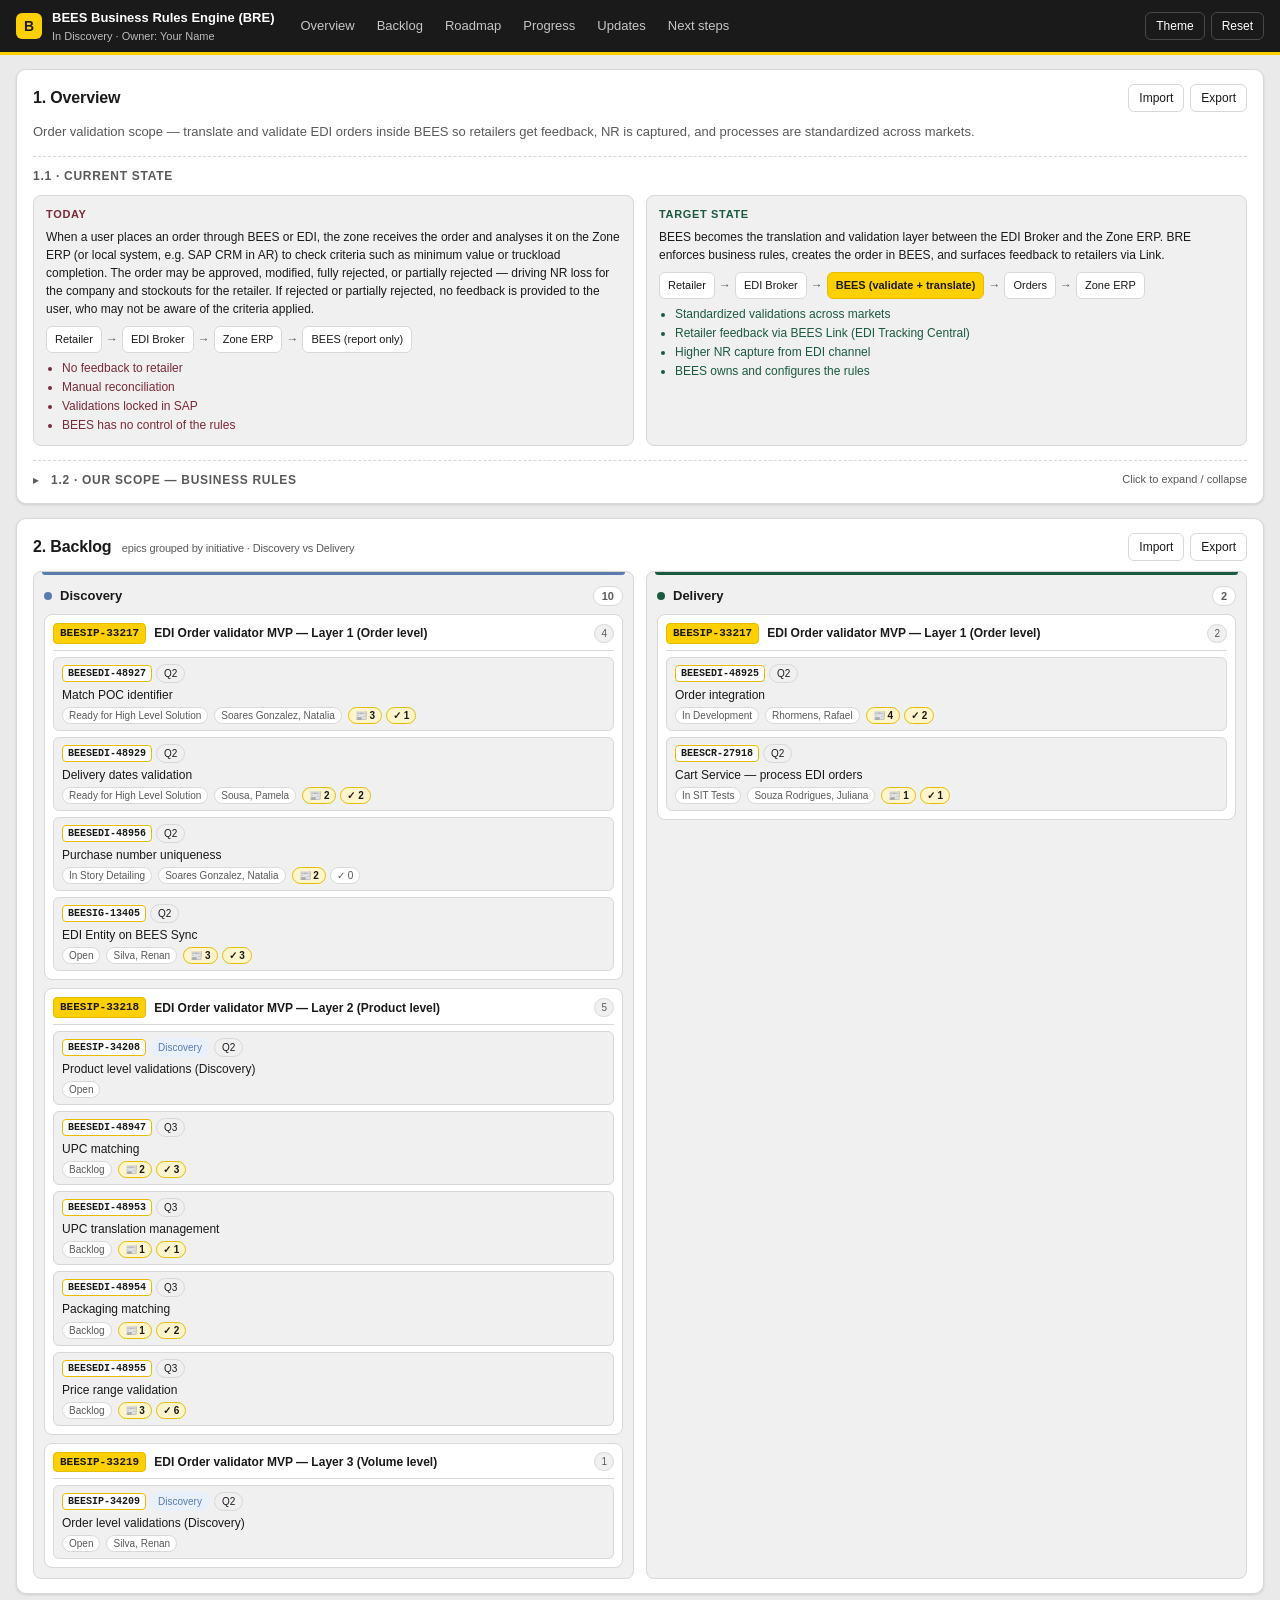
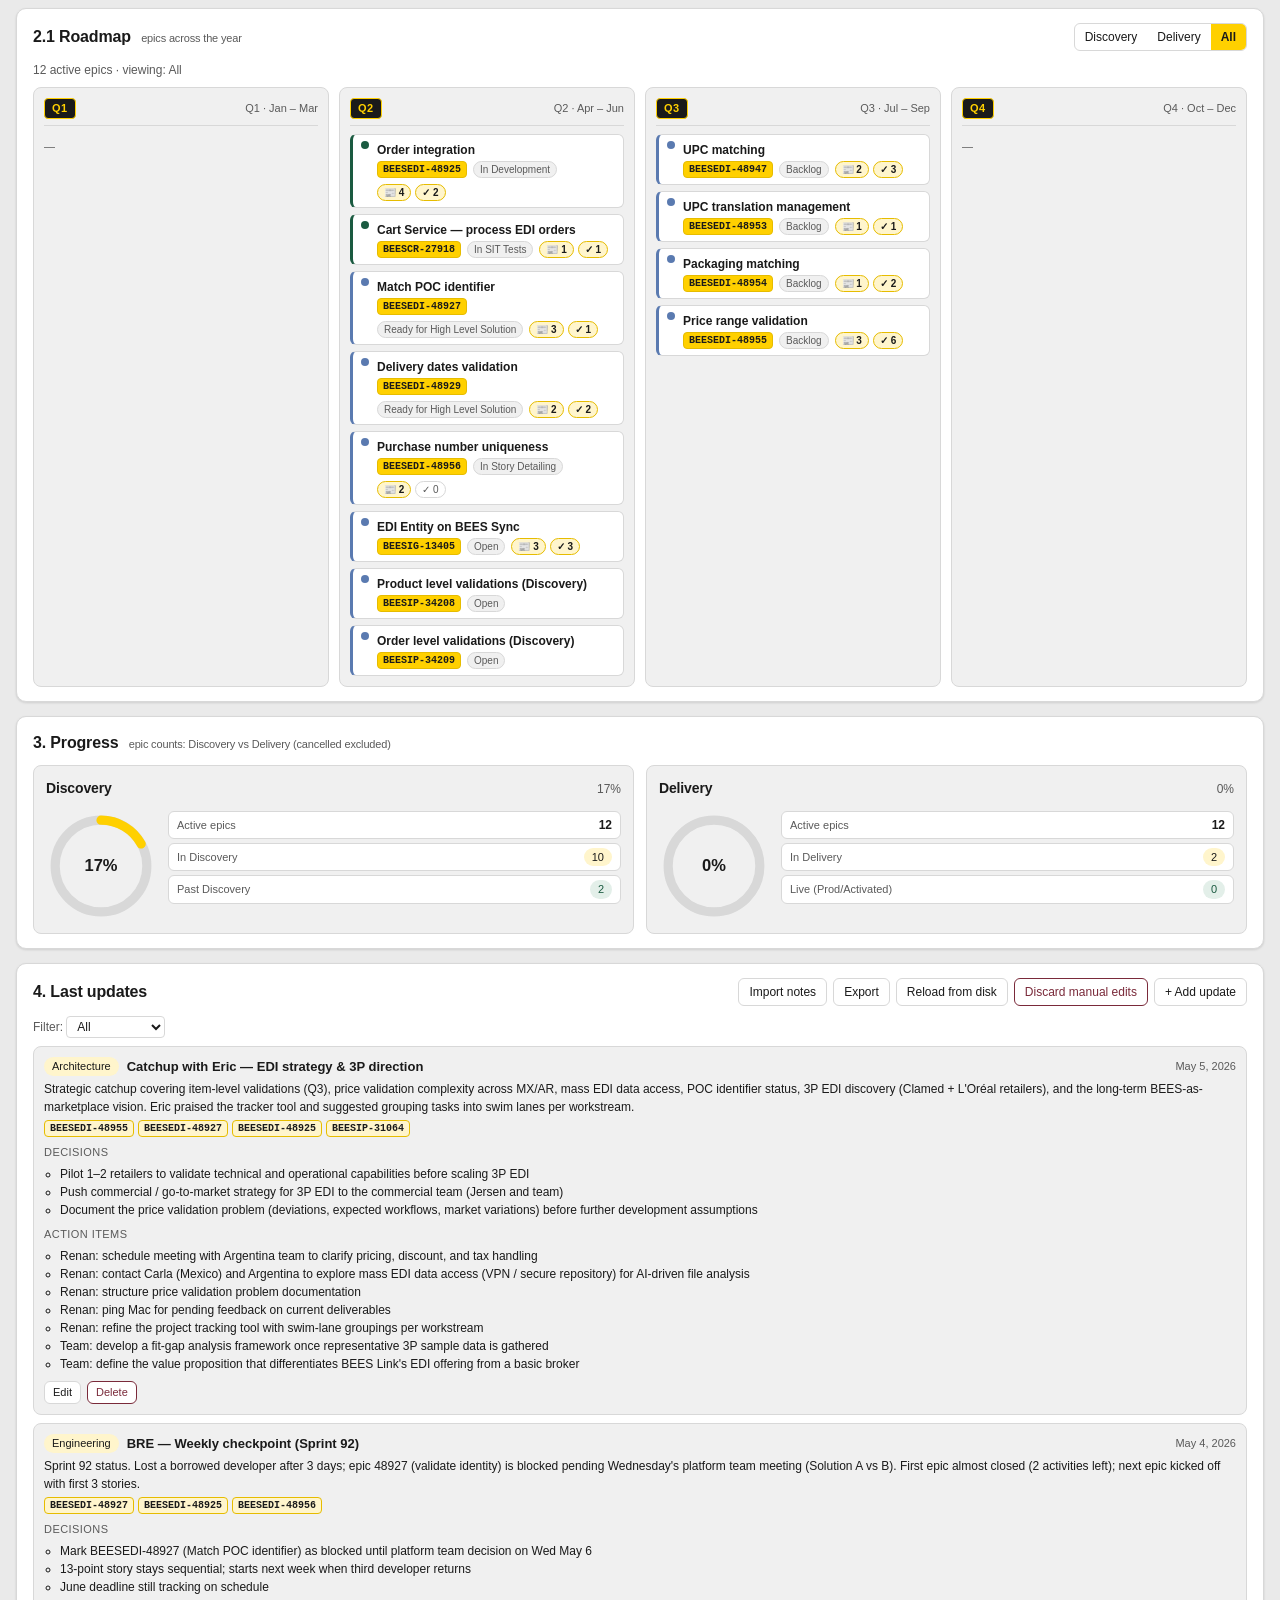
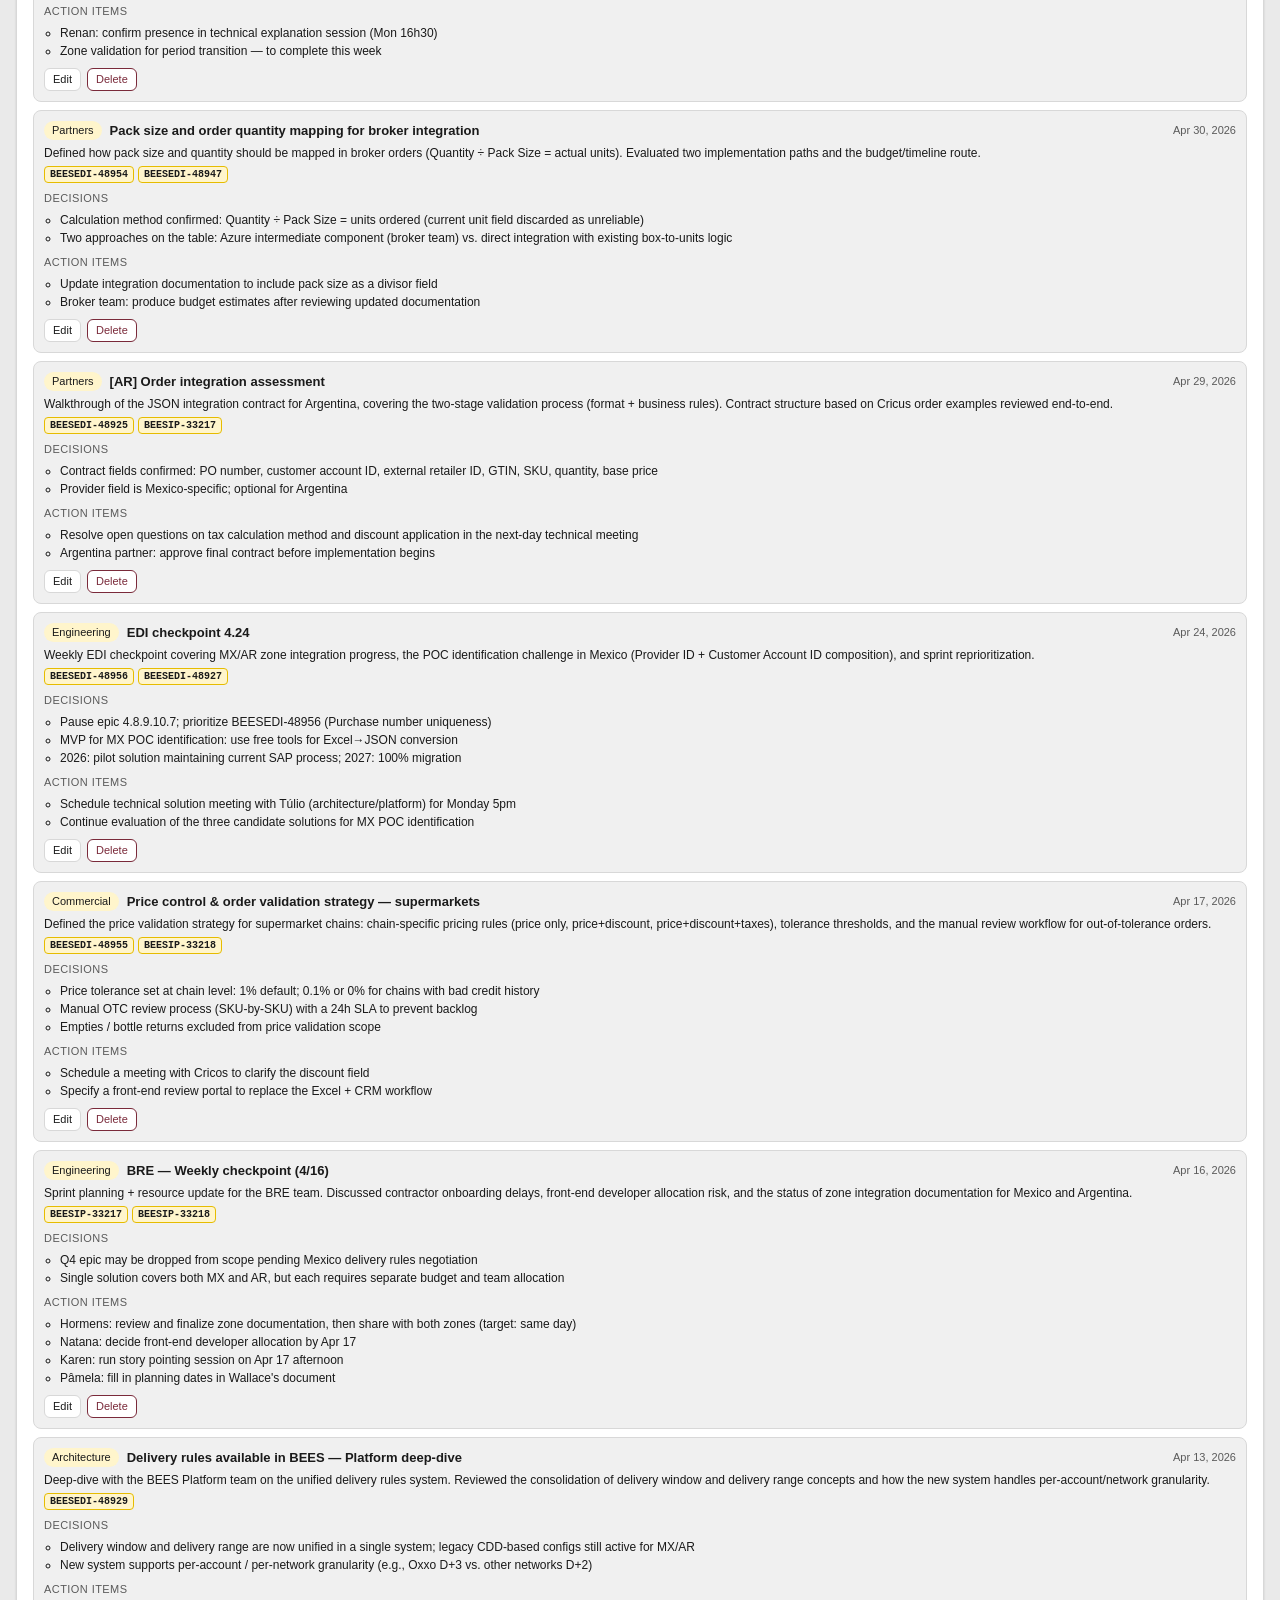
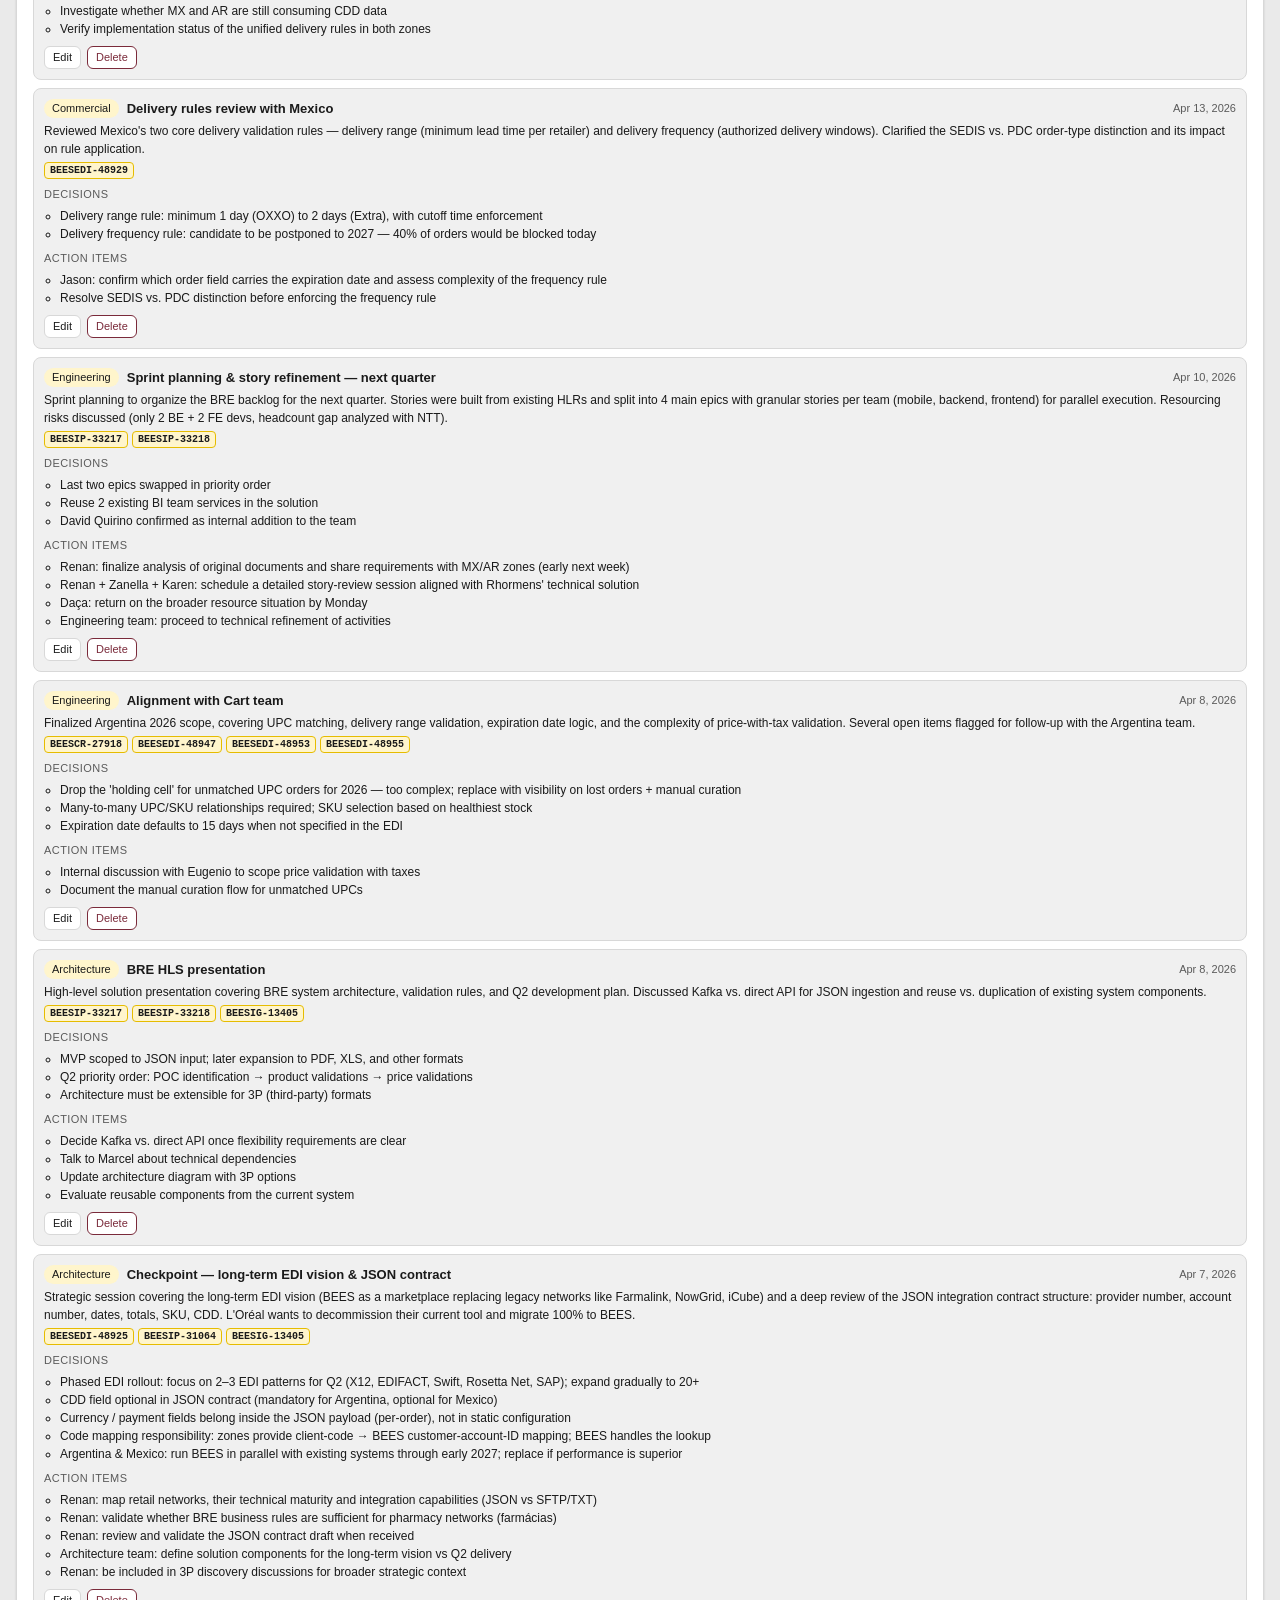
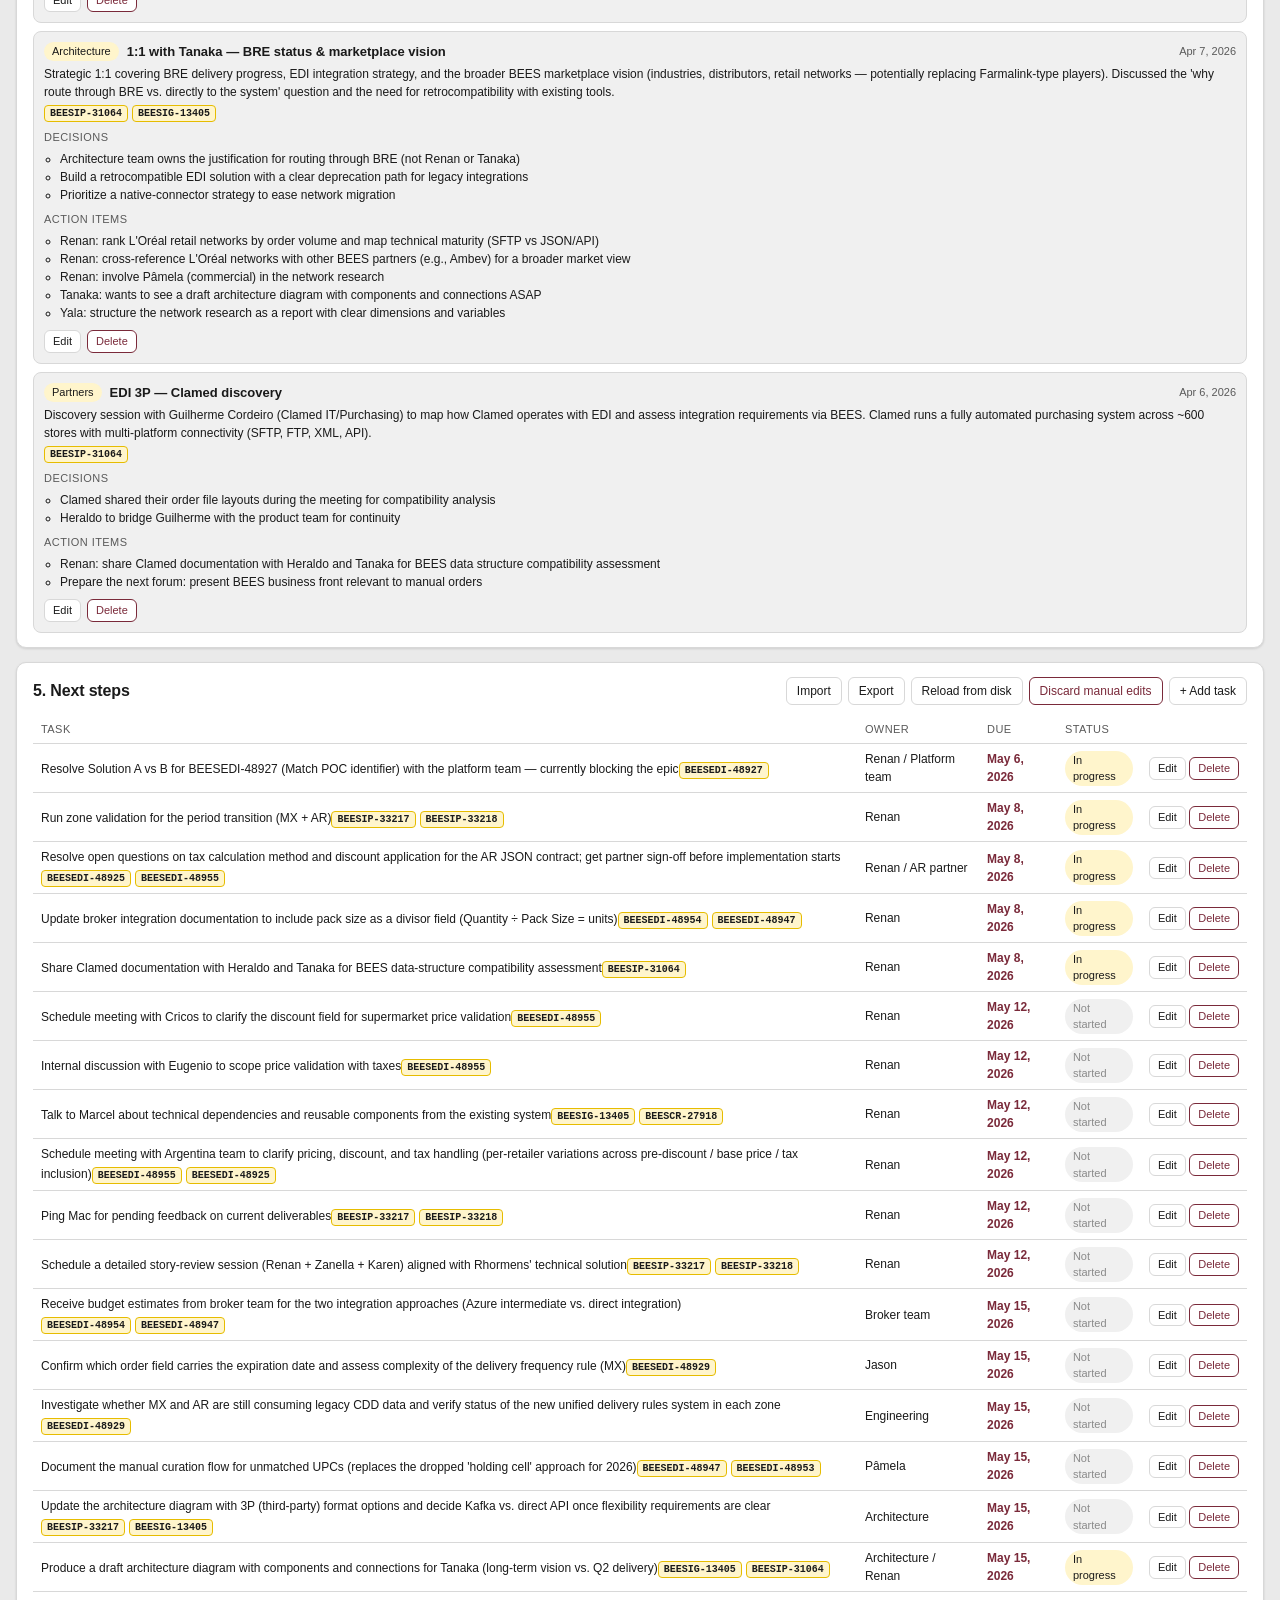
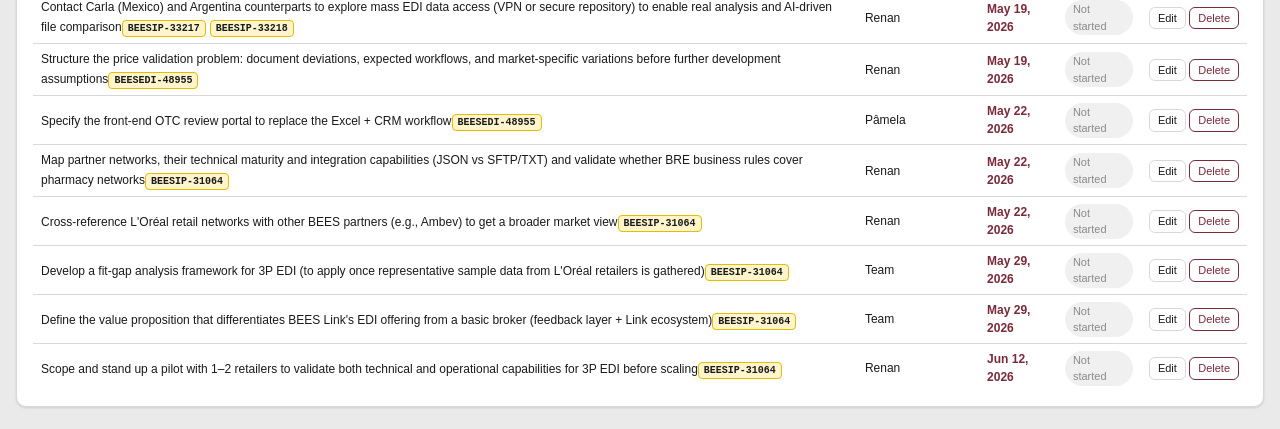
==== index.html @ 3b07b344 "Initial commit: prototypes hub, EDI Central Tracking, and Hexa shared assets" ====
<!doctype html>
<html lang="en">
<head>
  <meta charset="utf-8" />
  <meta name="viewport" content="width=device-width,initial-scale=1" />
  <title>BRE Initiative Tracker</title>
  <link rel="stylesheet" href="assets/styles.css?v=10" />
</head>
<body>
  <header class="topbar">
    <div class="topbar-inner">
      <div class="brand">
        <div class="brand-mark"></div>
        <div>
          <div class="brand-title" id="brandTitle">BRE Initiative</div>
          <div class="brand-sub" id="brandSub">Loading…</div>
        </div>
      </div>
      <nav class="nav">
        <a href="#overview">Overview</a>
        <a href="#backlog">Backlog</a>
        <a href="#roadmap">Roadmap</a>
        <a href="#progress">Progress</a>
        <a href="#updates">Updates</a>
        <a href="#next-steps">Next steps</a>
      </nav>
      <div class="topbar-actions">
        <button class="btn btn-ghost" id="themeToggle" title="Toggle theme">Theme</button>
        <button class="btn btn-ghost" id="resetBtn" title="Reset to JSON files">Reset</button>
      </div>
    </div>
  </header>

  <main class="container">

    <!-- 1. OVERVIEW -->
    <section id="overview" class="card">
      <div class="card-head">
        <h2>1. Overview</h2>
        <div class="card-actions">
          <label class="btn btn-ghost">Import<input type="file" hidden data-import="overview" accept=".json,.md,.txt" /></label>
          <button class="btn btn-ghost" data-export="overview">Export</button>
        </div>
      </div>

      <div id="overviewSummary"></div>

      <h3 class="subhead">1.1 · Current state</h3>
      <div id="currentStateView"></div>

      <details id="scopeDetails" class="scope-details">
        <summary>
          <h3 class="subhead inline">1.2 · Our scope — business rules</h3>
          <span class="summary-hint">Click to expand / collapse</span>
        </summary>
        <div class="scope-toolbar">
          <label>Country:
            <select id="scopeCountry">
              <option value="all">All</option>
              <option value="MX">Mexico</option>
              <option value="AR">Argentina</option>
              <option value="BR">Brazil</option>
            </select>
          </label>
          <label>Group:
            <select id="scopeGroup">
              <option value="all">All groups</option>
              <option>Account</option>
              <option>Delivery</option>
              <option>Item</option>
              <option>BEES Link</option>
            </select>
          </label>
          <span class="scope-count" id="scopeCount"></span>
        </div>
        <div id="scopeView" class="scope-grid"></div>
      </details>
    </section>

    <!-- 2. BACKLOG -->
    <section id="backlog" class="card">
      <div class="card-head">
        <h2>2. Backlog <span class="card-sub">epics grouped by initiative · Discovery vs Delivery</span></h2>
        <div class="card-actions">
          <label class="btn btn-ghost">Import<input type="file" hidden data-import="epics" accept=".json" /></label>
          <button class="btn btn-ghost" data-export="epics">Export</button>
        </div>
      </div>
      <div class="backlog-grid">
        <div class="backlog-col phase-discovery">
          <div class="bcol-head">
            <span class="dot dot-blue"></span>
            <span class="bcol-title">Discovery</span>
            <span class="count" id="backlogDiscoveryCount">0</span>
          </div>
          <div class="bcol-body" id="backlogDiscoveryBody"></div>
        </div>
        <div class="backlog-col phase-delivery">
          <div class="bcol-head">
            <span class="dot dot-green"></span>
            <span class="bcol-title">Delivery</span>
            <span class="count" id="backlogDeliveryCount">0</span>
          </div>
          <div class="bcol-body" id="backlogDeliveryBody"></div>
        </div>
      </div>
    </section>

    <!-- 2.1 ROADMAP -->
    <section id="roadmap" class="card">
      <div class="card-head">
        <h2>2.1 Roadmap <span class="card-sub">epics across the year</span></h2>
        <div class="card-actions">
          <div class="roadmap-track-toggle" role="tablist">
            <button class="btn btn-ghost" data-track="discovery">Discovery</button>
            <button class="btn btn-ghost" data-track="delivery">Delivery</button>
            <button class="btn btn-ghost is-active" data-track="all">All</button>
          </div>
        </div>
      </div>
      <div class="roadmap-meta" id="roadmapMeta"></div>
      <div class="roadmap-grid" id="roadmapGrid"></div>
    </section>

    <!-- 3. PROGRESS -->
    <section id="progress" class="card">
      <div class="card-head">
        <h2>3. Progress <span class="card-sub">epic counts: Discovery vs Delivery (cancelled excluded)</span></h2>
      </div>
      <div class="progress-grid">
        <div class="progress-card">
          <div class="progress-head">
            <h3>Discovery</h3>
            <div class="progress-percent" id="discoveryPercent">0%</div>
          </div>
          <svg class="progress-ring" viewBox="0 0 120 120" id="discoveryRing">
            <circle class="ring-track" cx="60" cy="60" r="50" />
            <circle class="ring-value" cx="60" cy="60" r="50" />
            <text x="60" y="65" text-anchor="middle" class="ring-text" id="discoveryRingText">0%</text>
          </svg>
          <div class="progress-detail" id="discoveryDetail"></div>
        </div>
        <div class="progress-card">
          <div class="progress-head">
            <h3>Delivery</h3>
            <div class="progress-percent" id="deliveryPercent">0%</div>
          </div>
          <svg class="progress-ring" viewBox="0 0 120 120" id="deliveryRing">
            <circle class="ring-track" cx="60" cy="60" r="50" />
            <circle class="ring-value" cx="60" cy="60" r="50" />
            <text x="60" y="65" text-anchor="middle" class="ring-text" id="deliveryRingText">0%</text>
          </svg>
          <div class="progress-detail" id="deliveryDetail"></div>
        </div>
      </div>
    </section>

    <!-- 4. UPDATES -->
    <section id="updates" class="card">
      <div class="card-head">
        <h2>4. Last updates</h2>
        <div class="card-actions">
          <label class="btn btn-ghost">Import notes<input type="file" hidden data-import="updates" accept=".json,.md,.txt" /></label>
          <button class="btn btn-ghost" data-export="updates">Export</button>
          <button class="btn btn-ghost" data-reload="updates" title="Re-fetch data/updates.json from disk; manual additions and edits are kept">Reload from disk</button>
          <button class="btn btn-ghost btn-danger" data-clear-overlay="updates" title="Discard all manual additions and edits to updates">Discard manual edits</button>
          <button class="btn" id="addUpdateBtn">+ Add update</button>
        </div>
      </div>
      <div class="updates-toolbar">
        <label>Filter:
          <select id="updatesFilter">
            <option value="all">All</option>
            <option>Engineering</option>
            <option>Architecture</option>
            <option>Commercial</option>
            <option>Partners</option>
          </select>
        </label>
      </div>
      <ul id="updatesList" class="updates-list"></ul>
    </section>

    <!-- 5. NEXT STEPS -->
    <section id="next-steps" class="card">
      <div class="card-head">
        <h2>5. Next steps</h2>
        <div class="card-actions">
          <label class="btn btn-ghost">Import<input type="file" hidden data-import="next-steps" accept=".json" /></label>
          <button class="btn btn-ghost" data-export="next-steps">Export</button>
          <button class="btn btn-ghost" data-reload="next-steps" title="Re-fetch data/next-steps.json from disk; manual additions and edits are kept">Reload from disk</button>
          <button class="btn btn-ghost btn-danger" data-clear-overlay="next-steps" title="Discard all manual additions and edits to next steps">Discard manual edits</button>
          <button class="btn" id="addStepBtn">+ Add task</button>
        </div>
      </div>
      <table class="next-steps-table">
        <thead><tr><th>Task</th><th>Owner</th><th>Due</th><th>Status</th><th></th></tr></thead>
        <tbody id="nextStepsBody"></tbody>
      </table>
    </section>

  </main>

  <dialog id="modal">
    <form method="dialog" id="modalForm">
      <h3 id="modalTitle">Edit</h3>
      <div id="modalBody"></div>
      <menu>
        <button value="cancel" class="btn btn-ghost">Cancel</button>
        <button value="save" class="btn btn-primary" id="modalSave">Save</button>
      </menu>
    </form>
  </dialog>

  <!-- Epic side panel -->
  <div id="epicPanelBackdrop" class="epic-panel-backdrop" hidden></div>
  <aside id="epicPanel" class="epic-panel" hidden aria-labelledby="epicPanelTitle" role="dialog" aria-modal="false">
    <header class="ep-header">
      <div class="ep-header-top">
        <a id="epicPanelKey" class="ep-key" target="_blank" rel="noopener"></a>
        <span id="epicPanelPhase" class="ep-phase"></span>
        <button class="btn btn-icon ep-close" id="epicPanelClose" aria-label="Close">×</button>
      </div>
      <h3 id="epicPanelTitle" class="ep-title"></h3>
      <div id="epicPanelMeta" class="ep-meta"></div>
    </header>
    <div class="ep-body">
      <section class="ep-section">
        <h4 class="ep-section-head">What's new</h4>
        <div id="epicPanelUpdates" class="ep-updates"></div>
      </section>
      <section class="ep-section">
        <h4 class="ep-section-head">Next steps</h4>
        <div id="epicPanelTasks" class="ep-tasks"></div>
      </section>
    </div>
  </aside>

  <script src="assets/app.js?v=10" type="module"></script>
</body>
</html>
---- assets/styles.css ----
/* ---------- Tokens ---------- BEES theme ---------- */
:root {
  /* BEES brand */
  --bees-yellow: #FFD000;
  --bees-yellow-dark: #E6BC00;
  --bees-yellow-weak: #fff5cc;
  --bees-black: #1a1a1a;
  --bees-gray: #5a5a5a;
  --bees-gray-mid: #8a8a8a;
  --bees-gray-light: #f0f0f0;
  --bees-page-bg: #eaeaea;
  --bees-white: #ffffff;

  /* Surfaces */
  --bg: var(--bees-page-bg);
  --surface: var(--bees-white);
  --surface-2: var(--bees-gray-light);
  --border: #d8d8d8;

  /* Text */
  --text: var(--bees-black);
  --text-muted: var(--bees-gray);

  /* Primary = BEES yellow on dark text (BEES button pattern) */
  --primary: var(--bees-black);              /* used for button bg, link text */
  --primary-weak: var(--bees-yellow-weak);
  --primary-on: var(--bees-yellow);          /* yellow surfaces */
  --accent: var(--bees-yellow);              /* yellow accents (bands, dots, rings) */

  /* Status colours sampled from the BEES exec doc */
  --green: #1a5a40;
  --green-weak: #e3efe9;
  --blue: #5a7ab0;
  --blue-weak: #e8f0fc;
  --grey: #8a8a8a;
  --grey-weak: #f0f0f0;
  --amber: #b8801f;
  --red: #7a2a3a;
  --red-weak: #f7e8eb;

  --shadow: 0 1px 2px rgba(26, 26, 26, .06), 0 1px 3px rgba(26, 26, 26, .08);
  --radius: 10px;
}

[data-theme="dark"] {
  --bg: #111111;
  --surface: #1c1c1c;
  --surface-2: #262626;
  --border: #383838;
  --text: #f5f3ea;
  --text-muted: #a8a39a;

  --primary: var(--bees-yellow);             /* yellow text/links pop on black */
  --primary-weak: #3a3000;
  --primary-on: var(--bees-yellow);
  --accent: var(--bees-yellow);

  --green: #4ea886;
  --green-weak: #142b22;
  --blue: #7c95c4;
  --blue-weak: #1c2436;
  --grey: #888;
  --grey-weak: #2a2a2a;
  --amber: #d4a23e;
  --red: #c47383;
  --red-weak: #2a161a;

  --shadow: 0 1px 2px rgba(0,0,0,.55), 0 1px 3px rgba(0,0,0,.55);
}

* { box-sizing: border-box; }
html, body { margin: 0; padding: 0; }
body {
  background: var(--bg);
  color: var(--text);
  font: 13px/1.5 -apple-system, BlinkMacSystemFont, "Segoe UI", Inter, Roboto, Helvetica, Arial, sans-serif;
}
h1,h2,h3,h4 { margin: 0; font-weight: 600; letter-spacing: -.01em; }
h2 { font-size: 16px; }
h3 { font-size: 14px; }
h4 { font-size: 13px; }
a { color: var(--primary); text-decoration: none; }

/* ---------- Topbar (BEES black bar + yellow accent) ---------- */
.topbar {
  position: sticky; top: 0; z-index: 10;
  background: var(--bees-black);
  border-bottom: 3px solid var(--bees-yellow);
  color: var(--bees-white);
}
[data-theme="dark"] .topbar { background: #000; border-bottom-color: var(--bees-yellow); }
.topbar-inner {
  max-width: 1400px; margin: 0 auto;
  padding: 8px 16px;
  display: flex; align-items: center; gap: 16px;
}
.brand { display: flex; align-items: center; gap: 10px; min-width: 180px; }
.brand-mark {
  width: 26px; height: 26px; border-radius: 6px;
  background: var(--bees-yellow);
  position: relative;
  flex-shrink: 0;
}
.brand-mark::after {
  content: 'B';
  position: absolute; inset: 0;
  display: grid; place-items: center;
  font-weight: 800; color: var(--bees-black); font-size: 14px;
  letter-spacing: -.02em;
}
.brand-title { font-weight: 700; font-size: 13px; color: var(--bees-white); }
.brand-sub { font-size: 11px; color: rgba(255,255,255,.7); }
.nav { display: flex; gap: 2px; flex: 1; flex-wrap: wrap; }
.nav a {
  color: rgba(255,255,255,.75);
  padding: 4px 10px; border-radius: 6px;
  font-size: 13px;
}
.nav a:hover {
  background: rgba(255, 208, 0, .12);
  color: var(--bees-yellow);
}
.topbar-actions { display: flex; gap: 6px; }
.topbar-actions .btn {
  background: transparent;
  border-color: rgba(255,255,255,.2);
  color: var(--bees-white);
}
.topbar-actions .btn:hover {
  background: rgba(255,208,0,.12);
  border-color: var(--bees-yellow);
  color: var(--bees-yellow);
}

/* ---------- Buttons (BEES) ---------- */
.btn {
  display: inline-flex; align-items: center; gap: 6px;
  border: 1px solid var(--border); background: var(--surface);
  color: var(--text);
  padding: 4px 10px; border-radius: 6px; cursor: pointer;
  font: inherit;
  font-size: 12px;
  font-weight: 500;
  transition: background-color .15s ease, border-color .15s ease, color .15s ease;
}
.btn:hover { background: var(--surface-2); border-color: var(--bees-gray-mid); }
.btn-ghost { background: transparent; }
.btn-primary {
  background: var(--bees-yellow);
  color: var(--bees-black);
  border-color: var(--bees-yellow-dark);
  font-weight: 600;
}
.btn-primary:hover {
  background: var(--bees-yellow-dark);
  color: var(--bees-black);
  border-color: var(--bees-yellow-dark);
}
.btn-danger { color: var(--red); border-color: var(--red); }
.btn-icon { padding: 2px 8px; font-size: 11px; }

/* Card-action buttons get a subtle yellow hover so they feel branded */
.card-actions .btn:hover {
  border-color: var(--bees-yellow-dark);
  background: var(--bees-yellow-weak);
  color: var(--bees-black);
}

/* ---------- Layout ---------- */
.container {
  max-width: 1400px; margin: 0 auto;
  padding: 14px 16px; display: grid; gap: 14px;
}
.card {
  background: var(--surface);
  border: 1px solid var(--border);
  border-radius: var(--radius);
  box-shadow: var(--shadow);
  padding: 14px 16px;
}
.card-head {
  display: flex; align-items: center; justify-content: space-between;
  gap: 10px; margin-bottom: 10px; flex-wrap: wrap;
}
.card-actions { display: flex; gap: 6px; flex-wrap: wrap; }
.card-sub {
  font-size: 11px; color: var(--text-muted);
  margin-left: 6px; font-weight: 400;
}
.subhead {
  margin: 14px 0 10px;
  padding-top: 10px;
  border-top: 1px dashed var(--border);
  font-size: 12px;
  color: var(--text-muted);
  text-transform: uppercase;
  letter-spacing: .06em;
}

/* ---------- Overview ---------- */
.overview-tagline {
  font-size: 13px; color: var(--text-muted);
  margin: 0; max-width: 1100px;
}

/* Today vs Target */
.state-grid {
  display: grid; gap: 12px;
  grid-template-columns: 1fr 1fr;
}
@media (max-width: 800px) { .state-grid { grid-template-columns: 1fr; } }
.state-box {
  background: var(--surface-2);
  border: 1px solid var(--border);
  border-radius: 8px;
  padding: 10px 12px;
}
.state-box h4 {
  margin: 0 0 6px;
  font-size: 11px; text-transform: uppercase; letter-spacing: .06em;
}
.state-box.today h4 { color: var(--red); }
.state-box.target h4 { color: var(--green); }
.state-box p { margin: 0 0 8px; color: var(--text); font-size: 12px; }
.flow {
  display: flex; flex-wrap: wrap; align-items: center;
  gap: 4px; margin-bottom: 6px;
}
.flow .step {
  background: var(--surface);
  border: 1.5px solid var(--border);
  border-radius: 6px;
  padding: 4px 8px;
  font-size: 11px; font-weight: 500;
}
.flow .step.highlight {
  border-color: var(--bees-yellow-dark);
  background: var(--bees-yellow);
  color: var(--bees-black);
  font-weight: 600;
}
.flow .arrow { color: var(--text-muted); font-size: 12px; }
.bullets {
  margin: 4px 0 0 16px; padding: 0; font-size: 12px;
  color: var(--text);
}
.bullets li { margin-bottom: 1px; }
.bullets.pains li { color: var(--red); }
.bullets.gains li { color: var(--green); }

/* ---------- Scope <details> ---------- */
.scope-details { margin-top: 14px; }
.scope-details > summary {
  list-style: none;
  cursor: pointer;
  display: flex; align-items: center; gap: 12px;
  padding-top: 10px;
  border-top: 1px dashed var(--border);
  user-select: none;
}
.scope-details > summary::-webkit-details-marker { display: none; }
.scope-details > summary::before {
  content: '▸';
  color: var(--text-muted);
  font-size: 12px;
  transition: transform .2s ease;
  display: inline-block;
}
.scope-details[open] > summary::before { transform: rotate(90deg); }
.scope-details > summary .subhead.inline {
  margin: 0; padding-top: 0; border-top: 0;
}
.scope-details > summary .summary-hint {
  margin-left: auto;
  color: var(--text-muted);
  font-size: 11px;
}
.scope-details[open] > summary .summary-hint { opacity: .6; }

.scope-toolbar {
  display: flex; gap: 12px; flex-wrap: wrap; align-items: center;
  color: var(--text-muted); margin: 10px 0;
  font-size: 12px;
}
.scope-toolbar select {
  background: var(--surface); border: 1px solid var(--border);
  color: var(--text); border-radius: 4px; padding: 2px 6px; font: inherit;
  font-size: 12px;
}
.scope-count { margin-left: auto; font-size: 11px; }

/* Max 4 per line */
.scope-grid {
  display: grid; gap: 10px;
  grid-template-columns: repeat(4, minmax(0, 1fr));
}
@media (max-width: 1200px) { .scope-grid { grid-template-columns: repeat(3, minmax(0, 1fr)); } }
@media (max-width: 900px)  { .scope-grid { grid-template-columns: repeat(2, minmax(0, 1fr)); } }
@media (max-width: 600px)  { .scope-grid { grid-template-columns: 1fr; } }

.rule-card {
  background: var(--surface-2);
  border: 1px solid var(--border);
  border-radius: 8px;
  padding: 10px;
  display: grid; gap: 6px;
  font-size: 12px;
  min-width: 0;
}
.rule-card .rc-head {
  display: flex; align-items: center; gap: 6px; flex-wrap: wrap;
}
.rule-card .rc-id {
  font-family: ui-monospace, "SF Mono", Menlo, Consolas, monospace;
  font-size: 10px; color: var(--text-muted);
  background: var(--surface); border: 1px solid var(--border);
  padding: 1px 5px; border-radius: 4px;
}
.rule-card .rc-title { font-weight: 600; font-size: 12px; }
.rule-card .rc-group {
  font-size: 10px; color: var(--bees-black);
  background: var(--bees-yellow); border-radius: 999px;
  padding: 1px 7px; font-weight: 600;
}
.rule-card .rc-desc {
  color: var(--text); font-size: 12px;
  display: -webkit-box; -webkit-line-clamp: 4; -webkit-box-orient: vertical;
  overflow: hidden;
}
.rule-card .rc-impact {
  font-size: 11px; color: var(--text-muted);
  background: var(--surface); border: 1px dashed var(--border);
  padding: 3px 6px; border-radius: 5px;
}
.rule-card .rc-flags { display: flex; gap: 4px; align-items: center; flex-wrap: wrap; }
.flag {
  display: inline-flex; align-items: center; gap: 3px;
  background: var(--surface); border: 1px solid var(--border);
  padding: 1px 5px; border-radius: 999px; font-size: 10px;
}
.flag svg { width: 12px; height: 8px; border-radius: 1px; display: block; }
.tag {
  background: var(--surface-2); border: 1px solid var(--border);
  border-radius: 999px; padding: 1px 7px; font-size: 10px;
}
.tag.new { background: #fff3d6; color: #8a5a00; border-color: #f1c97a; }
.tag.postponed { background: var(--grey-weak); color: var(--text-muted); }
.tag.tag-disc { background: var(--blue-weak); color: var(--blue); border-color: transparent; }
[data-theme="dark"] .tag.new { background: #3a2c0e; color: #ffd680; border-color: #5a4818; }

.scope-divider {
  grid-column: 1 / -1;
  display: flex; align-items: center; gap: 10px;
  margin-top: 6px; padding-top: 8px;
  border-top: 1px dashed var(--border);
  font-size: 10px; text-transform: uppercase; letter-spacing: .08em;
  color: var(--text-muted);
}
.scope-divider::after {
  content: ''; flex: 1; height: 0; border-top: 1px dashed var(--border);
}
.rule-card.is-postponed { opacity: .65; }

.chip {
  display: inline-block; padding: 1px 8px; border-radius: 999px;
  font-size: 11px; background: var(--primary-weak); color: var(--primary);
}
.chip.green { background: var(--green-weak); color: var(--green); }
.chip.grey { background: var(--grey-weak); color: var(--grey); }
.chip.amber { background: #fdecd2; color: var(--amber); }
.chip.red { background: var(--red-weak); color: var(--red); }

.dot { width: 8px; height: 8px; border-radius: 50%; display: inline-block; flex-shrink: 0; }
.dot-grey { background: var(--grey); }
.dot-blue { background: var(--blue); }
.dot-green { background: var(--green); }

/* ---------- Backlog (2 columns, grouped by initiative) ---------- */
.backlog-grid {
  display: grid; grid-template-columns: 1fr 1fr; gap: 12px;
}
@media (max-width: 700px) { .backlog-grid { grid-template-columns: 1fr; } }

.backlog-col {
  background: var(--surface-2);
  border: 1px solid var(--border);
  border-radius: 8px;
  padding: 10px;
  position: relative;
}
.backlog-col::before {
  content: '';
  position: absolute; top: 0; left: 8px; right: 8px;
  height: 3px; border-radius: 0 0 4px 4px;
}
.backlog-col.phase-discovery::before { background: var(--blue); }
.backlog-col.phase-delivery::before  { background: var(--green); }
.bcol-head {
  display: flex; align-items: center; gap: 8px;
  margin-bottom: 8px; padding-top: 4px;
  font-weight: 600; font-size: 13px;
}
.bcol-title { flex: 1; }
.count {
  background: var(--surface); border: 1px solid var(--border);
  border-radius: 999px; font-size: 11px; padding: 1px 8px; color: var(--text-muted);
}
.bcol-body { display: grid; gap: 8px; }
.col-empty { color: var(--text-muted); font-size: 12px; padding: 12px 4px; text-align: center; }

.ip-block {
  background: var(--surface);
  border: 1px solid var(--border);
  border-radius: 8px;
  padding: 8px;
}
.ip-head {
  display: flex; align-items: center; gap: 8px;
  margin-bottom: 6px; padding-bottom: 6px;
  border-bottom: 1px solid var(--border);
}
.ip-key {
  font-family: ui-monospace, "SF Mono", Menlo, Consolas, monospace;
  font-size: 11px;
  background: var(--bees-yellow); color: var(--bees-black);
  border: 1px solid var(--bees-yellow-dark);
  border-radius: 4px; padding: 1px 6px;
  white-space: nowrap; font-weight: 600;
}
.ip-key:hover { background: var(--bees-yellow-dark); }
[data-theme="dark"] .ip-key { background: var(--bees-yellow); color: var(--bees-black); border-color: var(--bees-yellow); }
.ip-title {
  flex: 1; font-size: 12px; font-weight: 600;
  white-space: nowrap; overflow: hidden; text-overflow: ellipsis;
  min-width: 0;
}
.ip-count {
  background: var(--surface-2); border: 1px solid var(--border);
  border-radius: 999px; font-size: 10px; padding: 1px 6px;
  color: var(--text-muted);
}
.ip-epics { display: grid; gap: 6px; }

.epic-card {
  background: var(--surface-2);
  border: 1px solid var(--border);
  border-radius: 6px;
  padding: 6px 8px;
  display: grid; gap: 4px;
  font-size: 12px;
}
.ec-head { display: flex; gap: 4px; align-items: center; flex-wrap: wrap; }
.ec-key {
  font-family: ui-monospace, "SF Mono", Menlo, Consolas, monospace;
  font-size: 10px;
  background: var(--surface); color: var(--bees-black);
  border: 1px solid var(--bees-yellow-dark);
  border-radius: 4px; padding: 0 5px;
  white-space: nowrap; font-weight: 600;
}
.ec-key:hover { background: var(--bees-yellow-weak); }
[data-theme="dark"] .ec-key { color: var(--bees-yellow); border-color: var(--bees-yellow); background: transparent; }
.ec-title {
  font-weight: 500; font-size: 12px; line-height: 1.35;
  display: -webkit-box; -webkit-line-clamp: 2; -webkit-box-orient: vertical;
  overflow: hidden;
}
.ec-foot {
  display: flex; gap: 6px; align-items: center; flex-wrap: wrap;
  font-size: 10px; color: var(--text-muted);
}
.ec-status {
  background: var(--surface); border: 1px solid var(--border);
  border-radius: 999px; padding: 0 6px;
}
.ec-owner {
  background: var(--surface); border: 1px solid var(--border);
  border-radius: 999px; padding: 0 6px;
}

/* ---------- Roadmap ---------- */
.roadmap-track-toggle { display: inline-flex; gap: 0; border: 1px solid var(--border); border-radius: 6px; overflow: hidden; }
.roadmap-track-toggle .btn { border: 0; border-radius: 0; padding: 4px 10px; font-size: 12px; }
.roadmap-track-toggle .btn.is-active {
  background: var(--bees-yellow);
  color: var(--bees-black);
  font-weight: 600;
}
.roadmap-track-toggle .btn.is-active:hover {
  background: var(--bees-yellow-dark);
  color: var(--bees-black);
}
.roadmap-meta { font-size: 12px; color: var(--text-muted); margin-bottom: 8px; }
.roadmap-grid {
  display: grid; gap: 10px;
  grid-template-columns: repeat(4, minmax(0, 1fr));
}
@media (max-width: 1100px) { .roadmap-grid { grid-template-columns: repeat(2, minmax(0, 1fr)); } }
@media (max-width: 600px)  { .roadmap-grid { grid-template-columns: 1fr; } }
.quarter {
  background: var(--surface-2);
  border: 1px solid var(--border);
  border-radius: 8px;
  padding: 10px;
  display: grid; gap: 8px;
  align-content: start;
}
.quarter-head {
  display: flex; align-items: center; justify-content: space-between;
  padding-bottom: 6px; border-bottom: 1px solid var(--border);
}
.q-id {
  font-weight: 700; letter-spacing: .04em;
  background: var(--bees-black); color: var(--bees-yellow);
  padding: 1px 7px; border-radius: 4px; font-size: 11px;
  border: 1px solid var(--bees-yellow);
}
.q-label { font-size: 11px; color: var(--text-muted); }
.q-items { list-style: none; padding: 0; margin: 0; display: grid; gap: 6px; }
.q-item {
  display: flex; gap: 8px; align-items: flex-start;
  padding: 6px 8px; border-radius: 6px;
  background: var(--surface); border: 1px solid var(--border);
  font-size: 12px;
  border-left-width: 3px;
}
.q-item.phase-discovery { border-left-color: var(--blue); }
.q-item.phase-delivery  { border-left-color: var(--green); }
.q-item-body { flex: 1; display: grid; gap: 2px; min-width: 0; }
.q-item-title {
  font-weight: 600; font-size: 12px;
  white-space: nowrap; overflow: hidden; text-overflow: ellipsis;
}
.q-item-meta {
  display: flex; gap: 6px; align-items: center; flex-wrap: wrap;
  font-size: 10px; color: var(--text-muted);
}
.q-link {
  font-family: ui-monospace, "SF Mono", Menlo, Consolas, monospace;
  background: var(--bees-yellow); color: var(--bees-black);
  border: 1px solid var(--bees-yellow-dark);
  border-radius: 4px; padding: 0 5px; font-size: 10px;
  text-decoration: none; font-weight: 600;
}
.q-link:hover { background: var(--bees-yellow-dark); }
[data-theme="dark"] .q-link { background: var(--bees-yellow); color: var(--bees-black); border-color: var(--bees-yellow); }
.q-status {
  background: var(--surface-2); border: 1px solid var(--border);
  border-radius: 999px; padding: 0 6px;
}
.q-empty { color: var(--text-muted); font-size: 11px; padding: 4px 0; }

/* ---------- Progress ---------- */
.progress-grid {
  display: grid; gap: 12px;
  grid-template-columns: 1fr 1fr;
}
@media (max-width: 800px) { .progress-grid { grid-template-columns: 1fr; } }
.progress-card {
  background: var(--surface-2);
  border: 1px solid var(--border);
  border-radius: 8px;
  padding: 12px;
  display: grid;
  grid-template-columns: 110px 1fr;
  gap: 12px;
  align-items: center;
}
@media (max-width: 600px) { .progress-card { grid-template-columns: 1fr; justify-items: center; } }
.progress-head { grid-column: 1 / -1; display: flex; justify-content: space-between; align-items: baseline; }
.progress-percent { font-size: 12px; color: var(--text-muted); }
.progress-ring { width: 110px; height: 110px; }
.ring-track { fill: none; stroke: var(--border); stroke-width: 10; }
.ring-value {
  fill: none; stroke: var(--bees-yellow); stroke-width: 10;
  stroke-linecap: round;
  stroke-dasharray: 314.159;
  stroke-dashoffset: 314.159;
  transform: rotate(-90deg); transform-origin: 60px 60px;
  transition: stroke-dashoffset .6s ease;
}
.ring-text { fill: var(--text); font-size: 18px; font-weight: 700; }

.progress-detail { display: grid; gap: 4px; align-self: start; font-size: 12px; }
.p-row {
  display: flex; justify-content: space-between; align-items: center;
  background: var(--surface); border: 1px solid var(--border);
  border-radius: 6px; padding: 4px 8px;
}
.p-row .p-label { color: var(--text-muted); font-size: 11px; }

/* ---------- Updates ---------- */
.updates-toolbar { margin-bottom: 8px; color: var(--text-muted); font-size: 12px; }
.updates-toolbar select {
  background: var(--surface); border: 1px solid var(--border);
  color: var(--text); border-radius: 4px; padding: 2px 6px;
  font-size: 12px;
}
.updates-list { list-style: none; padding: 0; margin: 0; display: grid; gap: 8px; }
.update {
  border: 1px solid var(--border);
  background: var(--surface-2);
  border-radius: 8px;
  padding: 10px;
}
.update-head {
  display: flex; align-items: center; gap: 8px; flex-wrap: wrap;
  margin-bottom: 4px;
}
.update-title { font-weight: 600; font-size: 13px; }
.update-date { color: var(--text-muted); font-size: 11px; margin-left: auto; }
.update-summary { color: var(--text); font-size: 12px; }
.update-section { margin-top: 6px; font-size: 12px; }
.update-section strong { color: var(--text-muted); font-weight: 500; font-size: 11px; text-transform: uppercase; letter-spacing: .04em; }
.update ul { margin: 4px 0 0 16px; padding: 0; }
.update-actions { margin-top: 8px; display: flex; gap: 6px; }

/* ---------- Next steps table ---------- */
.next-steps-table { width: 100%; border-collapse: collapse; font-size: 12px; }
.next-steps-table th, .next-steps-table td {
  padding: 6px 8px;
  border-bottom: 1px solid var(--border);
  text-align: left; vertical-align: middle;
}
.next-steps-table th {
  font-weight: 500; color: var(--text-muted); font-size: 11px;
  text-transform: uppercase; letter-spacing: .04em;
}
.next-steps-table tr:last-child td { border-bottom: 0; }
.next-steps-table .due-overdue { color: var(--red); font-weight: 600; }
.next-steps-table .due-soon { color: var(--amber); }

/* ---------- Modal ---------- */
dialog {
  border: 1px solid var(--border);
  border-radius: var(--radius);
  background: var(--surface);
  color: var(--text);
  padding: 0;
  width: min(560px, 92vw);
  box-shadow: 0 12px 32px rgba(16,24,40,.25);
}
dialog::backdrop { background: rgba(16, 24, 40, .5); }
dialog form { padding: 18px; display: grid; gap: 12px; }
dialog h3 { margin-bottom: 4px; font-size: 15px; }
dialog menu { margin: 0; padding: 0; display: flex; gap: 8px; justify-content: flex-end; }
.field { display: grid; gap: 3px; }
.field label { font-size: 11px; color: var(--text-muted); }
.field input, .field select, .field textarea {
  background: var(--surface-2);
  border: 1px solid var(--border);
  color: var(--text);
  border-radius: 6px; padding: 6px 8px; font: inherit; font-size: 12px;
}
.field textarea { min-height: 70px; resize: vertical; }

/* ---------- Epic side panel (drawer) ---------- */
.epic-panel-backdrop {
  position: fixed; inset: 0; z-index: 30;
  background: rgba(26, 26, 26, .35);
  opacity: 0; transition: opacity .2s ease;
  pointer-events: none;
}
.epic-panel-backdrop.is-open { opacity: 1; pointer-events: auto; }
.epic-panel-backdrop[hidden] { display: none !important; }

.epic-panel {
  position: fixed; top: 0; right: 0; bottom: 0; z-index: 31;
  width: min(440px, 100vw);
  background: var(--surface);
  border-left: 1px solid var(--border);
  box-shadow: -8px 0 24px rgba(26, 26, 26, .12);
  display: flex; flex-direction: column;
  transform: translateX(100%);
  transition: transform .25s ease;
}
.epic-panel.is-open { transform: translateX(0); }
.epic-panel[hidden] { display: none !important; }

.ep-header {
  padding: 14px 16px 12px;
  border-bottom: 1px solid var(--border);
  background: var(--surface);
}
.ep-header-top {
  display: flex; align-items: center; gap: 8px;
  margin-bottom: 6px;
}
.ep-key {
  font-family: ui-monospace, "SF Mono", Menlo, Consolas, monospace;
  font-size: 11px; font-weight: 600;
  background: var(--bees-yellow); color: var(--bees-black);
  border: 1px solid var(--bees-yellow-dark);
  border-radius: 4px; padding: 1px 6px;
  white-space: nowrap;
}
.ep-key:hover { background: var(--bees-yellow-dark); }
[data-theme="dark"] .ep-key { background: var(--bees-yellow); color: var(--bees-black); border-color: var(--bees-yellow); }
.ep-phase {
  font-size: 10px; text-transform: uppercase; letter-spacing: .06em;
  font-weight: 600;
  border-radius: 999px; padding: 1px 8px;
  border: 1px solid var(--border);
}
.ep-phase.phase-discovery { background: var(--blue-weak); color: var(--blue); border-color: var(--blue); }
.ep-phase.phase-delivery  { background: var(--green-weak); color: var(--green); border-color: var(--green); }
.ep-phase.phase-excluded  { background: var(--grey-weak); color: var(--grey); }
.ep-close {
  margin-left: auto;
  font-size: 18px; line-height: 1;
  padding: 0 8px; height: 24px;
}
.ep-title {
  font-size: 14px; font-weight: 600; margin: 0 0 6px;
  line-height: 1.35;
}
.ep-meta {
  display: flex; flex-wrap: wrap; gap: 6px;
  font-size: 11px; color: var(--text-muted);
}
.ep-meta .ep-meta-item {
  background: var(--surface-2); border: 1px solid var(--border);
  border-radius: 999px; padding: 1px 8px;
}
.ep-meta .ep-meta-item strong { color: var(--text); font-weight: 500; }
.ep-summary {
  margin-top: 10px;
  font-size: 12px; color: var(--text);
  background: var(--surface-2);
  border: 1px solid var(--border);
  border-radius: 6px; padding: 8px 10px;
}

.ep-body {
  flex: 1; overflow-y: auto;
  padding: 12px 16px 24px;
  display: grid; gap: 14px;
}
.ep-section-head {
  font-size: 11px; text-transform: uppercase; letter-spacing: .06em;
  color: var(--text-muted);
  margin: 0 0 6px;
  padding-bottom: 4px;
  border-bottom: 1px dashed var(--border);
  font-weight: 600;
}

.ep-empty {
  font-size: 12px; color: var(--text-muted);
  background: var(--surface-2); border: 1px dashed var(--border);
  border-radius: 6px; padding: 10px;
  text-align: center;
}

.ep-updates { display: grid; gap: 8px; }
.ep-update {
  background: var(--surface-2); border: 1px solid var(--border);
  border-radius: 6px; padding: 8px 10px;
  font-size: 12px;
}
.ep-update-head {
  display: flex; align-items: center; gap: 6px; flex-wrap: wrap;
  margin-bottom: 4px;
}
.ep-update-title { font-weight: 600; flex: 1; min-width: 0; }
.ep-update-date { font-size: 10px; color: var(--text-muted); }
.ep-update-summary {
  color: var(--text); font-size: 12px;
  display: -webkit-box; -webkit-line-clamp: 3; -webkit-box-orient: vertical;
  overflow: hidden;
}
.ep-update details { margin-top: 6px; }
.ep-update details summary {
  cursor: pointer;
  font-size: 11px; color: var(--text-muted);
  list-style: none;
}
.ep-update details summary::before {
  content: '▸'; display: inline-block;
  margin-right: 4px; transition: transform .15s;
}
.ep-update details[open] summary::before { transform: rotate(90deg); }
.ep-update details ul {
  margin: 4px 0 0 16px; padding: 0; font-size: 12px;
}
.ep-update details ul li { margin-bottom: 1px; }
.ep-update-section-label {
  font-size: 10px; color: var(--text-muted);
  text-transform: uppercase; letter-spacing: .04em;
  font-weight: 600; margin-top: 6px;
}

.ep-tasks { display: grid; gap: 6px; }
.ep-task {
  display: grid; gap: 4px;
  background: var(--surface-2); border: 1px solid var(--border);
  border-radius: 6px; padding: 8px 10px;
  font-size: 12px;
}
.ep-task-text { line-height: 1.35; }
.ep-task-meta {
  display: flex; gap: 6px; align-items: center; flex-wrap: wrap;
  font-size: 10px; color: var(--text-muted);
}
.ep-task-meta .due-overdue { color: var(--red); font-weight: 600; }
.ep-task-meta .due-soon { color: var(--amber); }
.ep-task-actions {
  margin-left: auto; display: flex; gap: 4px;
}

/* Counter chips on epic cards / roadmap items */
.ec-counters, .q-counters {
  display: inline-flex; gap: 4px; align-items: center;
  font-size: 10px; color: var(--text-muted);
}
.ec-counters .cnt, .q-counters .cnt {
  display: inline-flex; align-items: center; gap: 3px;
  background: var(--surface); border: 1px solid var(--border);
  border-radius: 999px; padding: 0 6px;
}
.ec-counters .cnt.has, .q-counters .cnt.has {
  background: var(--bees-yellow-weak);
  border-color: var(--bees-yellow-dark);
  color: var(--bees-black);
  font-weight: 600;
}
.epic-card.is-clickable, .q-item.is-clickable { cursor: pointer; }
.epic-card.is-clickable:hover {
  border-color: var(--bees-yellow-dark);
  background: var(--bees-yellow-weak);
}
[data-theme="dark"] .epic-card.is-clickable:hover {
  background: var(--primary-weak);
  border-color: var(--bees-yellow);
}
.q-item.is-clickable:hover {
  background: var(--bees-yellow-weak);
}
[data-theme="dark"] .q-item.is-clickable:hover {
  background: var(--primary-weak);
}

/* Epic chips on update cards / next-step rows (reverse direction) */
.linked-epics {
  display: inline-flex; flex-wrap: wrap; gap: 4px;
  margin-top: 4px;
}
.linked-epic-chip {
  font-family: ui-monospace, "SF Mono", Menlo, Consolas, monospace;
  font-size: 10px; font-weight: 600;
  background: var(--bees-yellow-weak);
  color: var(--bees-black);
  border: 1px solid var(--bees-yellow-dark);
  border-radius: 4px;
  padding: 0 5px;
  cursor: pointer;
  transition: background-color .15s;
}
.linked-epic-chip:hover { background: var(--bees-yellow); }
[data-theme="dark"] .linked-epic-chip {
  color: var(--bees-yellow);
  background: transparent;
  border-color: var(--bees-yellow);
}
[data-theme="dark"] .linked-epic-chip:hover {
  background: var(--primary-weak);
}

/* Slim down the panel on tiny screens */
@media (max-width: 520px) {
  .epic-panel { width: 100vw; }
}
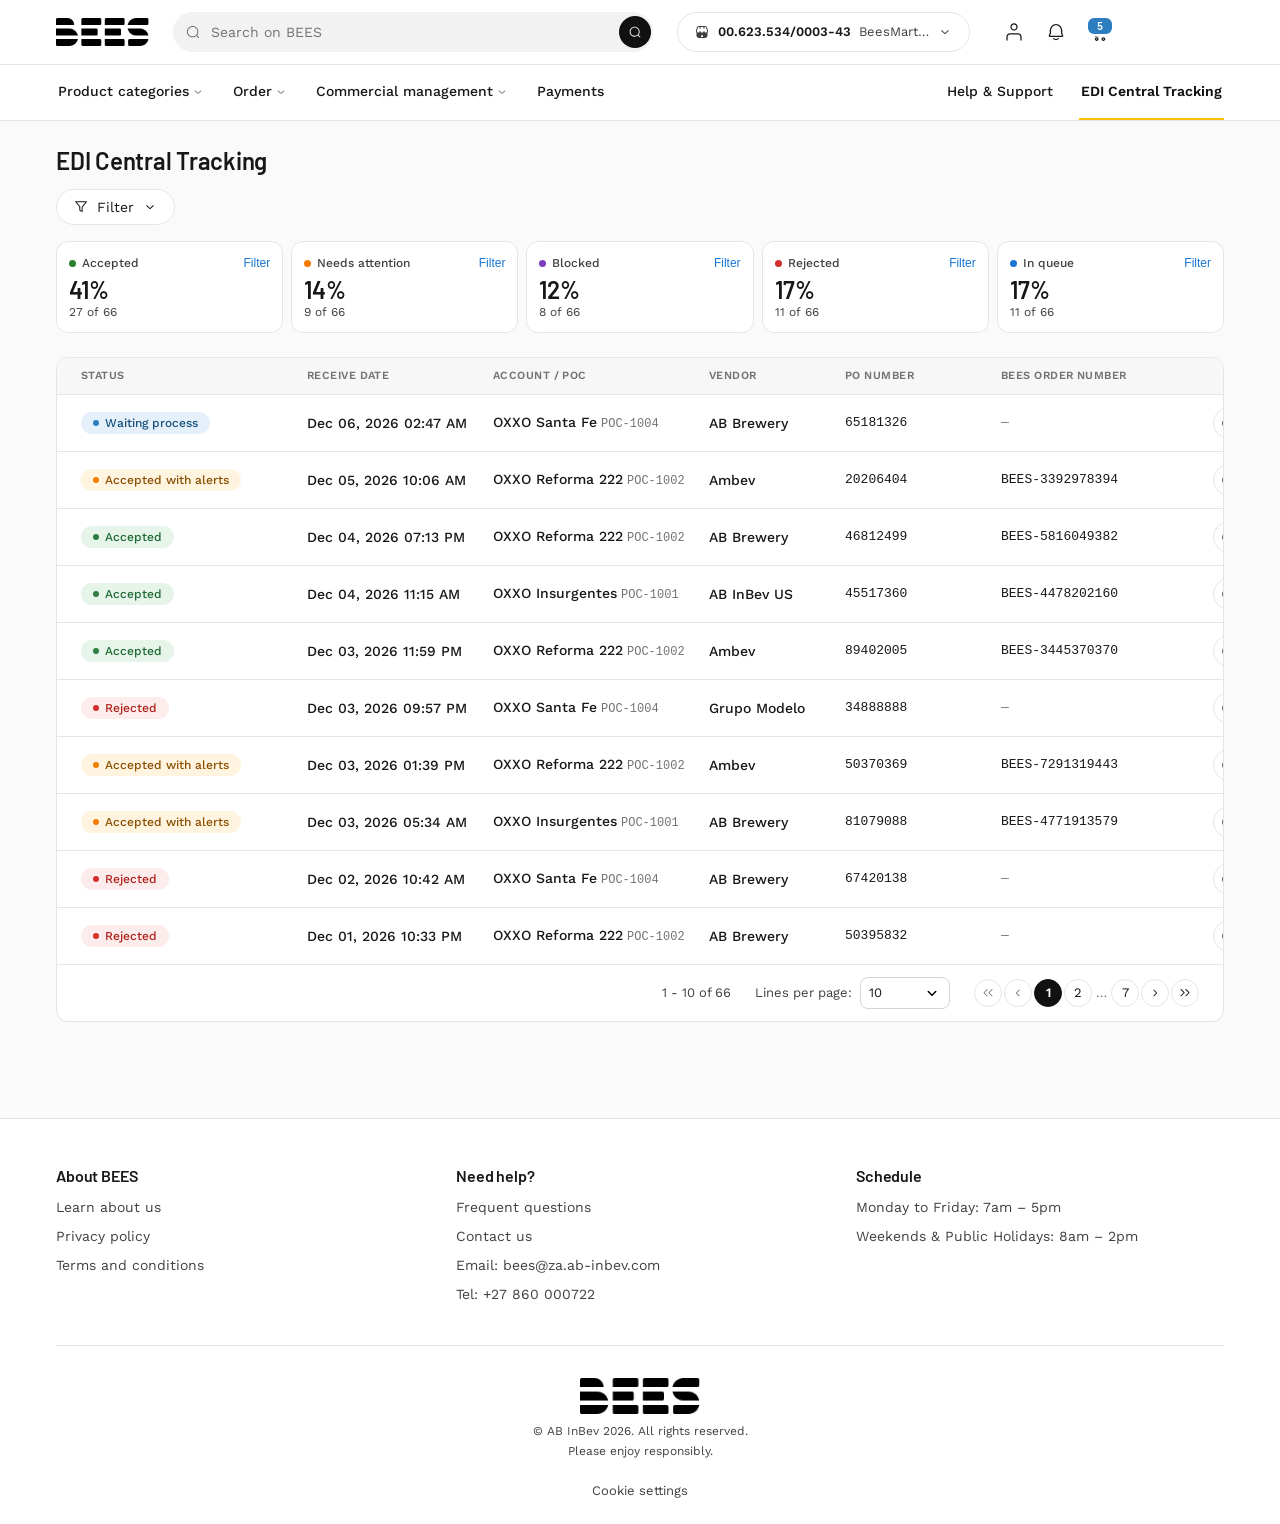
==== commit 12f36504: "fix: redirect root URL to EDI Central Tracking prototype The root index.html was showing the BRE Ini" ====
--- a/index.html
+++ b/index.html
@@ -2,240 +2,15 @@
 <html lang="en">
 <head>
   <meta charset="utf-8" />
-  <meta name="viewport" content="width=device-width,initial-scale=1" />
-  <title>BRE Initiative Tracker</title>
-  <link rel="stylesheet" href="assets/styles.css?v=10" />
+  <meta http-equiv="refresh" content="0; url=prototypes/edi-central-tracker/" />
+  <title>EDI Central Tracking — redirecting…</title>
+  <style>
+    body { font-family: system-ui, sans-serif; display: flex; align-items: center; justify-content: center; min-height: 100vh; margin: 0; background: #FAFAFA; color: #333; }
+    a { color: #111; font-weight: 600; }
+  </style>
 </head>
 <body>
-  <header class="topbar">
-    <div class="topbar-inner">
-      <div class="brand">
-        <div class="brand-mark"></div>
-        <div>
-          <div class="brand-title" id="brandTitle">BRE Initiative</div>
-          <div class="brand-sub" id="brandSub">Loading…</div>
-        </div>
-      </div>
-      <nav class="nav">
-        <a href="#overview">Overview</a>
-        <a href="#backlog">Backlog</a>
-        <a href="#roadmap">Roadmap</a>
-        <a href="#progress">Progress</a>
-        <a href="#updates">Updates</a>
-        <a href="#next-steps">Next steps</a>
-      </nav>
-      <div class="topbar-actions">
-        <button class="btn btn-ghost" id="themeToggle" title="Toggle theme">Theme</button>
-        <button class="btn btn-ghost" id="resetBtn" title="Reset to JSON files">Reset</button>
-      </div>
-    </div>
-  </header>
-
-  <main class="container">
-
-    <!-- 1. OVERVIEW -->
-    <section id="overview" class="card">
-      <div class="card-head">
-        <h2>1. Overview</h2>
-        <div class="card-actions">
-          <label class="btn btn-ghost">Import<input type="file" hidden data-import="overview" accept=".json,.md,.txt" /></label>
-          <button class="btn btn-ghost" data-export="overview">Export</button>
-        </div>
-      </div>
-
-      <div id="overviewSummary"></div>
-
-      <h3 class="subhead">1.1 · Current state</h3>
-      <div id="currentStateView"></div>
-
-      <details id="scopeDetails" class="scope-details">
-        <summary>
-          <h3 class="subhead inline">1.2 · Our scope — business rules</h3>
-          <span class="summary-hint">Click to expand / collapse</span>
-        </summary>
-        <div class="scope-toolbar">
-          <label>Country:
-            <select id="scopeCountry">
-              <option value="all">All</option>
-              <option value="MX">Mexico</option>
-              <option value="AR">Argentina</option>
-              <option value="BR">Brazil</option>
-            </select>
-          </label>
-          <label>Group:
-            <select id="scopeGroup">
-              <option value="all">All groups</option>
-              <option>Account</option>
-              <option>Delivery</option>
-              <option>Item</option>
-              <option>BEES Link</option>
-            </select>
-          </label>
-          <span class="scope-count" id="scopeCount"></span>
-        </div>
-        <div id="scopeView" class="scope-grid"></div>
-      </details>
-    </section>
-
-    <!-- 2. BACKLOG -->
-    <section id="backlog" class="card">
-      <div class="card-head">
-        <h2>2. Backlog <span class="card-sub">epics grouped by initiative · Discovery vs Delivery</span></h2>
-        <div class="card-actions">
-          <label class="btn btn-ghost">Import<input type="file" hidden data-import="epics" accept=".json" /></label>
-          <button class="btn btn-ghost" data-export="epics">Export</button>
-        </div>
-      </div>
-      <div class="backlog-grid">
-        <div class="backlog-col phase-discovery">
-          <div class="bcol-head">
-            <span class="dot dot-blue"></span>
-            <span class="bcol-title">Discovery</span>
-            <span class="count" id="backlogDiscoveryCount">0</span>
-          </div>
-          <div class="bcol-body" id="backlogDiscoveryBody"></div>
-        </div>
-        <div class="backlog-col phase-delivery">
-          <div class="bcol-head">
-            <span class="dot dot-green"></span>
-            <span class="bcol-title">Delivery</span>
-            <span class="count" id="backlogDeliveryCount">0</span>
-          </div>
-          <div class="bcol-body" id="backlogDeliveryBody"></div>
-        </div>
-      </div>
-    </section>
-
-    <!-- 2.1 ROADMAP -->
-    <section id="roadmap" class="card">
-      <div class="card-head">
-        <h2>2.1 Roadmap <span class="card-sub">epics across the year</span></h2>
-        <div class="card-actions">
-          <div class="roadmap-track-toggle" role="tablist">
-            <button class="btn btn-ghost" data-track="discovery">Discovery</button>
-            <button class="btn btn-ghost" data-track="delivery">Delivery</button>
-            <button class="btn btn-ghost is-active" data-track="all">All</button>
-          </div>
-        </div>
-      </div>
-      <div class="roadmap-meta" id="roadmapMeta"></div>
-      <div class="roadmap-grid" id="roadmapGrid"></div>
-    </section>
-
-    <!-- 3. PROGRESS -->
-    <section id="progress" class="card">
-      <div class="card-head">
-        <h2>3. Progress <span class="card-sub">epic counts: Discovery vs Delivery (cancelled excluded)</span></h2>
-      </div>
-      <div class="progress-grid">
-        <div class="progress-card">
-          <div class="progress-head">
-            <h3>Discovery</h3>
-            <div class="progress-percent" id="discoveryPercent">0%</div>
-          </div>
-          <svg class="progress-ring" viewBox="0 0 120 120" id="discoveryRing">
-            <circle class="ring-track" cx="60" cy="60" r="50" />
-            <circle class="ring-value" cx="60" cy="60" r="50" />
-            <text x="60" y="65" text-anchor="middle" class="ring-text" id="discoveryRingText">0%</text>
-          </svg>
-          <div class="progress-detail" id="discoveryDetail"></div>
-        </div>
-        <div class="progress-card">
-          <div class="progress-head">
-            <h3>Delivery</h3>
-            <div class="progress-percent" id="deliveryPercent">0%</div>
-          </div>
-          <svg class="progress-ring" viewBox="0 0 120 120" id="deliveryRing">
-            <circle class="ring-track" cx="60" cy="60" r="50" />
-            <circle class="ring-value" cx="60" cy="60" r="50" />
-            <text x="60" y="65" text-anchor="middle" class="ring-text" id="deliveryRingText">0%</text>
-          </svg>
-          <div class="progress-detail" id="deliveryDetail"></div>
-        </div>
-      </div>
-    </section>
-
-    <!-- 4. UPDATES -->
-    <section id="updates" class="card">
-      <div class="card-head">
-        <h2>4. Last updates</h2>
-        <div class="card-actions">
-          <label class="btn btn-ghost">Import notes<input type="file" hidden data-import="updates" accept=".json,.md,.txt" /></label>
-          <button class="btn btn-ghost" data-export="updates">Export</button>
-          <button class="btn btn-ghost" data-reload="updates" title="Re-fetch data/updates.json from disk; manual additions and edits are kept">Reload from disk</button>
-          <button class="btn btn-ghost btn-danger" data-clear-overlay="updates" title="Discard all manual additions and edits to updates">Discard manual edits</button>
-          <button class="btn" id="addUpdateBtn">+ Add update</button>
-        </div>
-      </div>
-      <div class="updates-toolbar">
-        <label>Filter:
-          <select id="updatesFilter">
-            <option value="all">All</option>
-            <option>Engineering</option>
-            <option>Architecture</option>
-            <option>Commercial</option>
-            <option>Partners</option>
-          </select>
-        </label>
-      </div>
-      <ul id="updatesList" class="updates-list"></ul>
-    </section>
-
-    <!-- 5. NEXT STEPS -->
-    <section id="next-steps" class="card">
-      <div class="card-head">
-        <h2>5. Next steps</h2>
-        <div class="card-actions">
-          <label class="btn btn-ghost">Import<input type="file" hidden data-import="next-steps" accept=".json" /></label>
-          <button class="btn btn-ghost" data-export="next-steps">Export</button>
-          <button class="btn btn-ghost" data-reload="next-steps" title="Re-fetch data/next-steps.json from disk; manual additions and edits are kept">Reload from disk</button>
-          <button class="btn btn-ghost btn-danger" data-clear-overlay="next-steps" title="Discard all manual additions and edits to next steps">Discard manual edits</button>
-          <button class="btn" id="addStepBtn">+ Add task</button>
-        </div>
-      </div>
-      <table class="next-steps-table">
-        <thead><tr><th>Task</th><th>Owner</th><th>Due</th><th>Status</th><th></th></tr></thead>
-        <tbody id="nextStepsBody"></tbody>
-      </table>
-    </section>
-
-  </main>
-
-  <dialog id="modal">
-    <form method="dialog" id="modalForm">
-      <h3 id="modalTitle">Edit</h3>
-      <div id="modalBody"></div>
-      <menu>
-        <button value="cancel" class="btn btn-ghost">Cancel</button>
-        <button value="save" class="btn btn-primary" id="modalSave">Save</button>
-      </menu>
-    </form>
-  </dialog>
-
-  <!-- Epic side panel -->
-  <div id="epicPanelBackdrop" class="epic-panel-backdrop" hidden></div>
-  <aside id="epicPanel" class="epic-panel" hidden aria-labelledby="epicPanelTitle" role="dialog" aria-modal="false">
-    <header class="ep-header">
-      <div class="ep-header-top">
-        <a id="epicPanelKey" class="ep-key" target="_blank" rel="noopener"></a>
-        <span id="epicPanelPhase" class="ep-phase"></span>
-        <button class="btn btn-icon ep-close" id="epicPanelClose" aria-label="Close">×</button>
-      </div>
-      <h3 id="epicPanelTitle" class="ep-title"></h3>
-      <div id="epicPanelMeta" class="ep-meta"></div>
-    </header>
-    <div class="ep-body">
-      <section class="ep-section">
-        <h4 class="ep-section-head">What's new</h4>
-        <div id="epicPanelUpdates" class="ep-updates"></div>
-      </section>
-      <section class="ep-section">
-        <h4 class="ep-section-head">Next steps</h4>
-        <div id="epicPanelTasks" class="ep-tasks"></div>
-      </section>
-    </div>
-  </aside>
-
-  <script src="assets/app.js?v=10" type="module"></script>
+  <p>Redirecting to <a href="prototypes/edi-central-tracker/">EDI Central Tracking prototype</a>…</p>
+  <script>location.replace('prototypes/edi-central-tracker/');</script>
 </body>
 </html>
